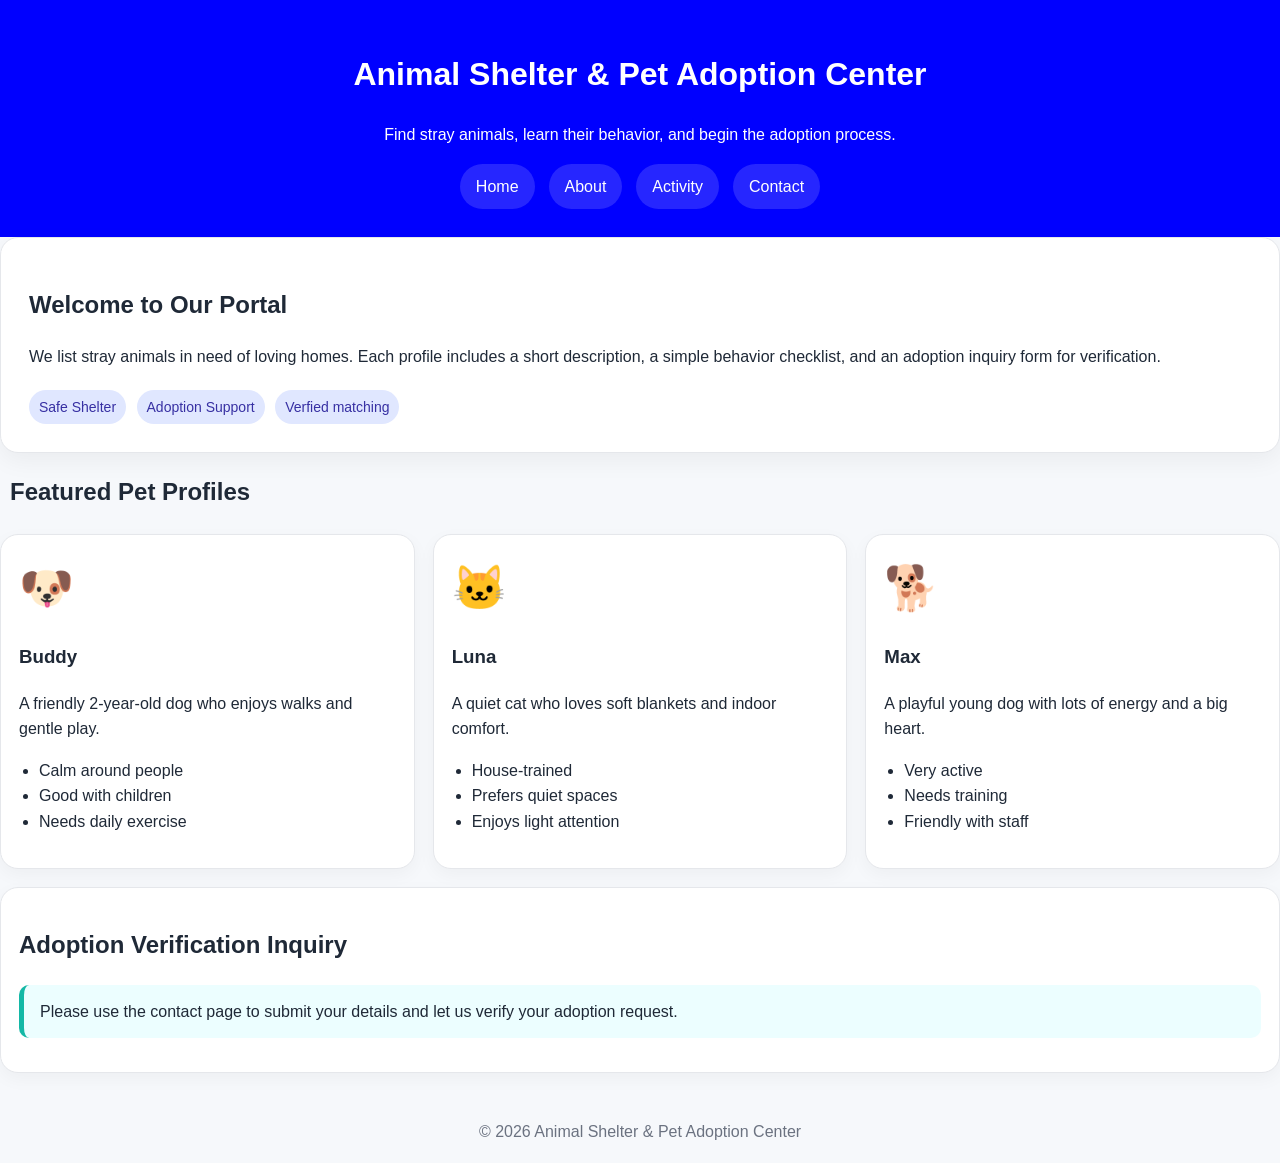
==== index.html @ 432e3066 "finalized" ====
<!doctype html>
<html lang="en">

<head>
    <meta charset="UTF-8" />
    <meta name="viewport" content="width=device-width, initial-scale=1.0" />
    <title>Animal Shelter & Pet Adoption Center</title>
    <link rel="stylesheet" href="assets/index.css">
    <style>

    </style>
</head>

<body>
    <header>
        <h1>Animal Shelter & Pet Adoption Center</h1>
        <p>Find stray animals, learn their behavior, and begin the adoption process.</p>
        <nav>
            <a href="index.html">Home</a>
            <a href="about.html">About</a>
            <a href="activity.html">Activity</a>
            <a href="contact.html">Contact</a>
        </nav>
    </header>

    <div class="container">
        <div class="div1">
            <h2>Welcome to Our Portal</h2>
            <p>We list stray animals in need of loving homes. Each profile includes a short description, a simple
                behavior checklist, and an adoption inquiry form for verification.</p>
            <div>
                <a href="" class="tag">Safe Shelter</a>
                <a href="" class="tag">Adoption Support</a>
                <a href="" class="tag">Verfied matching</a>
            </div>
        </div>

        <h2 class="section-title">Featured Pet Profiles</h2>
        <div class="grid">
            <article class="card">
                <div class="pet">🐶</div>
                <h3>Buddy</h3>
                <p>A friendly 2-year-old dog who enjoys walks and gentle play.</p>
                <ul>
                    <li>Calm around people</li>
                    <li>Good with children</li>
                    <li>Needs daily exercise</li>
                </ul>
            </article>

            <article class="card">
                <div class="pet">🐱</div>
                <h3>Luna</h3>
                <p>A quiet cat who loves soft blankets and indoor comfort.</p>
                <ul>
                    <li>House-trained</li>
                    <li>Prefers quiet spaces</li>
                    <li>Enjoys light attention</li>
                </ul>
            </article>

            <article class="card">
                <div class="pet">🐕</div>
                <h3>Max</h3>
                <p>A playful young dog with lots of energy and a big heart.</p>
                <ul>
                    <li>Very active</li>
                    <li>Needs training</li>
                    <li>Friendly with staff</li>
                </ul>
            </article>
        </div>

        <section class="card" style="margin-top:18px">
            <h2>Adoption Verification Inquiry</h2>
            <p class="note">Please use the contact page to submit your details and let us verify your adoption request.
            </p>
        </section>
    </div>

    <footer>© 2026 Animal Shelter & Pet Adoption Center</footer>
</body>

</html>
---- assets/index.css ----
:root{
      
      --card:#ffffff;
      --text:#1f2937;
      --muted:#6b7280;
      --accent:#4f46e5;
      --accent2:#14b8a6;
      --border:#e5e7eb;
    }
    
    body{
      margin:0;
      font-family:Arial,Helvetica,sans-serif;
      background:#f6f8fb;
      color:#1f2937;
      line-height:1.6;
    }
    header{
      background:blue;
      color:#fff;
      padding:28px 18px;
      text-align:center;
    }
    nav{
      display:flex;
      justify-content:center;
      gap:14px;
      margin-top:14px;
    }
    nav a{
      color:#fff;
      text-decoration:none;
      background:rgba(255,255,255,.15);
      padding:10px 16px;
      border-radius:999px;
    }
    nav a:hover{
        background:rgba(255,255,255,.28)
    }
    
    .div1{
      background:#ffffff;
      padding:28px;
      border:1px solid;
      border-color: #e5e7eb;;
      border-radius:18px;
      box-shadow:0 8px 24px rgba(0,0,0,.05);
    }
    .grid{
      display:grid;
      gap:18px;
      grid-template-columns:repeat(auto-fit,minmax(260px,1fr));
      margin-top:22px;
      
    }
    .card{
      background:#ffffff;
      border:1px solid;
      border-color: #e5e7eb;
      border-radius:18px;
      padding:18px;
      box-shadow:0 6px 18px rgba(0,0,0,.04);
    }
    .pet{
      font-size:44px;
      margin:0 0 10px;
    }

    ul{
        padding-left:20px;
    }

    .tag{
      display:inline-block;
      background:#e0e7ff;
      color:#3730a3;
      padding:6px 10px;
      border-radius:999px;
      font-size:14px;
      margin:4px 6px 0 0;
      text-decoration: none;
    }
    .section-title{
        padding-left: 10px;

    }
    .note{
      background:#ecfeff;
      border-left:5px solid;
      padding:14px 16px;
      border-radius:10px;
      border-color: #14b8a6;
    }
    footer{
      margin-top:28px;
      text-align:center;
      padding:18px;
      color:#6b7280;
    }
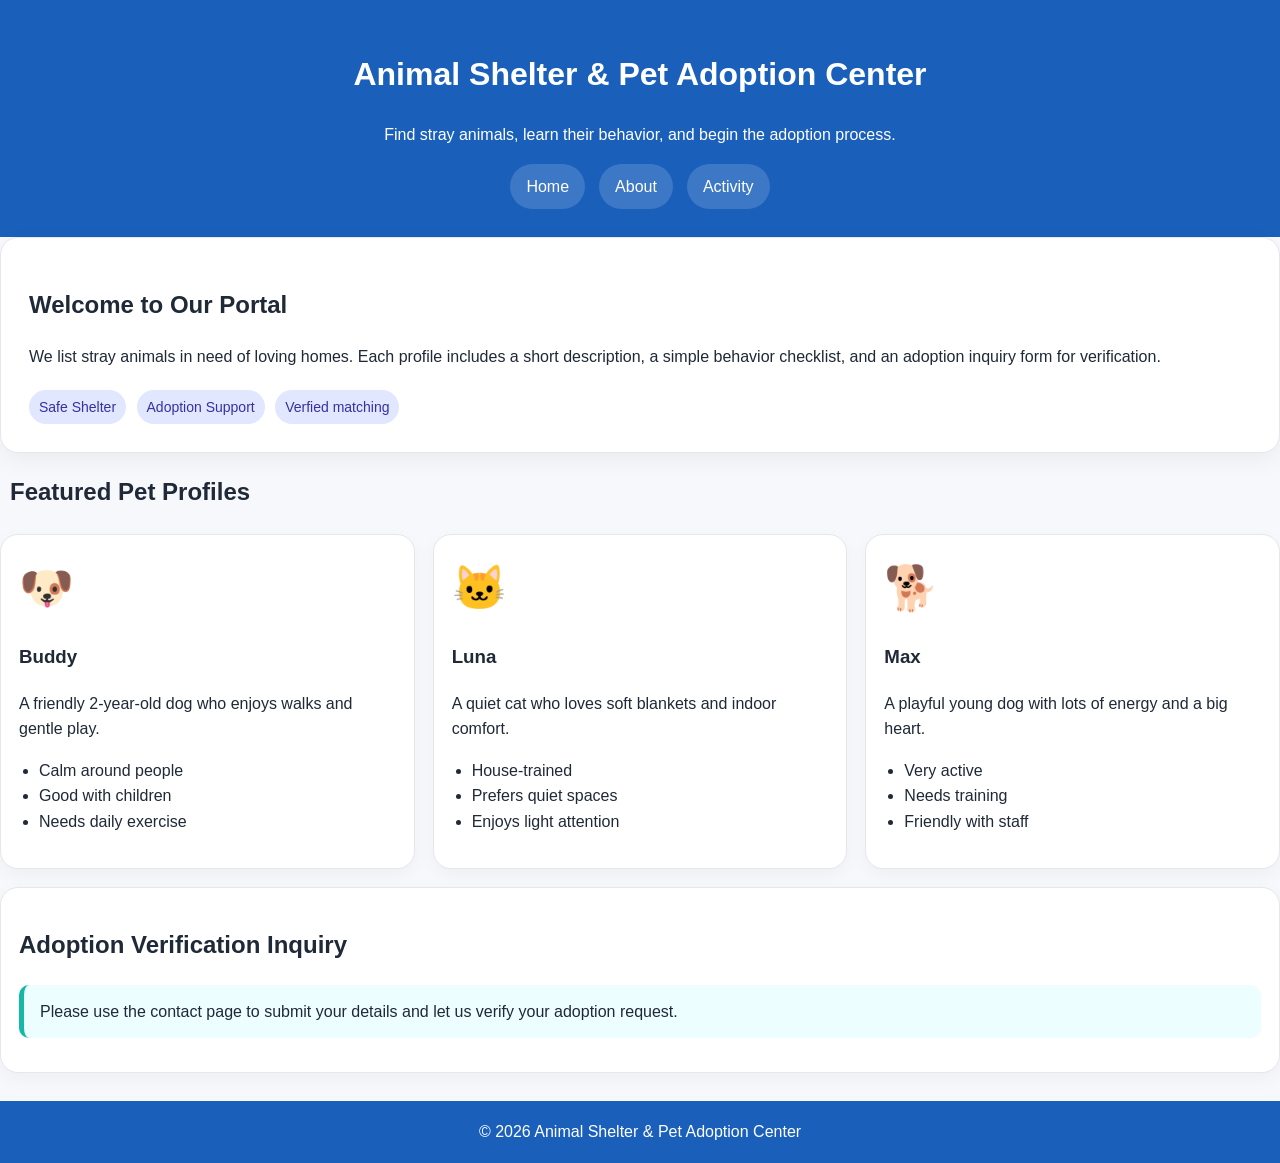
==== commit 0d7aa616: "split" ====
--- a/index.html
+++ b/index.html
@@ -19,7 +19,6 @@
             <a href="index.html">Home</a>
             <a href="about.html">About</a>
             <a href="activity.html">Activity</a>
-            <a href="contact.html">Contact</a>
         </nav>
     </header>
 
--- a/assets/index.css
+++ b/assets/index.css
@@ -1,100 +1,101 @@
-
-    :root{
-      
-      --card:#ffffff;
-      --text:#1f2937;
-      --muted:#6b7280;
-      --accent:#4f46e5;
-      --accent2:#14b8a6;
-      --border:#e5e7eb;
-    }
-    
-    body{
-      margin:0;
-      font-family:Arial,Helvetica,sans-serif;
-      background:#f6f8fb;
-      color:#1f2937;
-      line-height:1.6;
-    }
-    header{
-      background:blue;
-      color:#fff;
-      padding:28px 18px;
-      text-align:center;
-    }
-    nav{
-      display:flex;
-      justify-content:center;
-      gap:14px;
-      margin-top:14px;
-    }
-    nav a{
-      color:#fff;
-      text-decoration:none;
-      background:rgba(255,255,255,.15);
-      padding:10px 16px;
-      border-radius:999px;
-    }
-    nav a:hover{
-        background:rgba(255,255,255,.28)
-    }
-    
-    .div1{
-      background:#ffffff;
-      padding:28px;
-      border:1px solid;
-      border-color: #e5e7eb;;
-      border-radius:18px;
-      box-shadow:0 8px 24px rgba(0,0,0,.05);
-    }
-    .grid{
-      display:grid;
-      gap:18px;
-      grid-template-columns:repeat(auto-fit,minmax(260px,1fr));
-      margin-top:22px;
-      
-    }
-    .card{
-      background:#ffffff;
-      border:1px solid;
-      border-color: #e5e7eb;
-      border-radius:18px;
-      padding:18px;
-      box-shadow:0 6px 18px rgba(0,0,0,.04);
-    }
-    .pet{
-      font-size:44px;
-      margin:0 0 10px;
+    body {
+      margin: 0;
+      font-family: Arial, Helvetica, sans-serif;
+      background: #f6f8fb;
+      color: #1f2937;
+      line-height: 1.6;
     }
 
-    ul{
-        padding-left:20px;
+    header{
+      background: rgb(26, 96, 187);
+      color: #ffffff;
+      padding: 28px 18px;
+      text-align: center;
     }
 
-    .tag{
-      display:inline-block;
-      background:#e0e7ff;
-      color:#3730a3;
-      padding:6px 10px;
-      border-radius:999px;
-      font-size:14px;
-      margin:4px 6px 0 0;
+    nav {
+      display: flex;
+      justify-content: center;
+      gap: 14px;
+      margin-top: 14px;
+    }
+
+    nav a {
+      color: #fff;
+      text-decoration: none;
+      background: rgba(255, 255, 255, .15);
+      padding: 10px 16px;
+      border-radius: 999px;
+    }
+
+    nav a:hover {
+      background: rgba(255, 255, 255, .28)
+    }
+
+    .div1 {
+      background: #ffffff;
+      padding: 28px;
+      border: 1px solid;
+      border-color: #e5e7eb;
+      ;
+      border-radius: 18px;
+      box-shadow: 0 8px 24px rgba(0, 0, 0, .05);
+    }
+
+    .grid {
+      display: grid;
+      gap: 18px;
+      grid-template-columns: repeat(auto-fit, minmax(260px, 1fr));
+      margin-top: 22px;
+
+    }
+
+    .card {
+      background: #ffffff;
+      border: 1px solid;
+      border-color: #e5e7eb;
+      border-radius: 18px;
+      padding: 18px;
+      box-shadow: 0 6px 18px rgba(0, 0, 0, .04);
+    }
+
+    .pet {
+      font-size: 44px;
+      margin: 0 0 10px;
+    }
+
+    ul {
+      padding-left: 20px;
+    }
+
+    .tag {
+      display: inline-block;
+      background: #e0e7ff;
+      color: #3730a3;
+      padding: 6px 10px;
+      border-radius: 999px;
+      font-size: 14px;
+      margin: 4px 6px 0 0;
       text-decoration: none;
     }
-    .section-title{
-        padding-left: 10px;
+
+    .section-title {
+      padding-left: 10px;
 
     }
-    .note{
-      background:#ecfeff;
-      border-left:5px solid;
-      padding:14px 16px;
-      border-radius:10px;
+
+    .note {
+      background: #ecfeff;
+      border-left: 5px solid;
+      padding: 14px 16px;
+      border-radius: 10px;
       border-color: #14b8a6;
     }
-    footer{
-      margin-top:28px;
-      text-align:center;
-      padding:18px;
-      color:#6b7280;
-    }
+
+    footer {
+      margin-top: 28px;
+      text-align: center;
+      padding: 18px;
+      background: rgb(26, 96, 187);
+      color: #ffffff;
+    }
